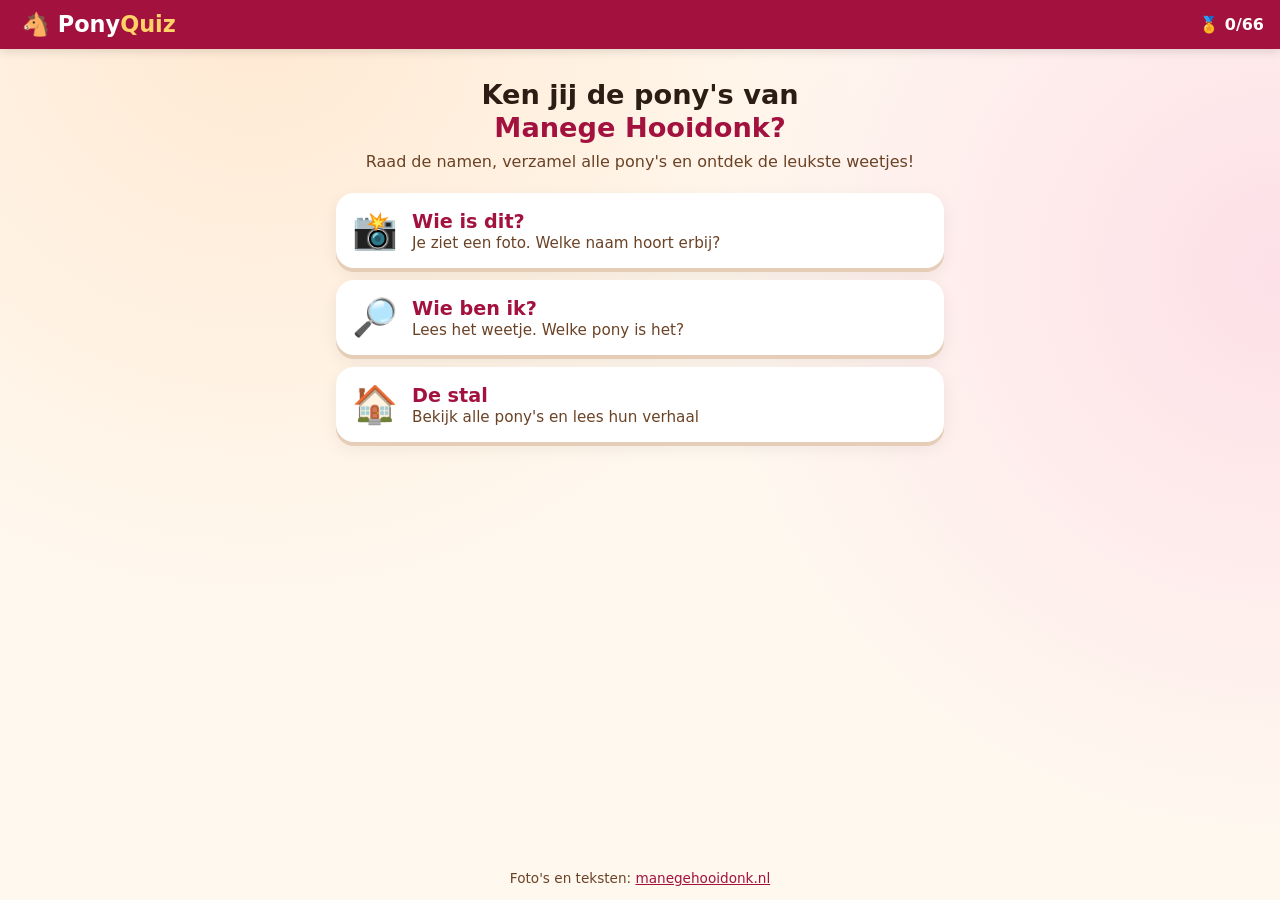
==== index.html @ b7be5063 "Pony Quiz Manege Hooidonk Co-Authored-By: Claude Opus 5.5 (1M context) <noreply@anthropic.com>" ====
<!DOCTYPE html>
<html lang="nl">
<head>
  <meta charset="UTF-8">
  <meta name="viewport" content="width=device-width, initial-scale=1, viewport-fit=cover">
  <title>Pony Quiz – Manege Hooidonk</title>
  <meta http-equiv="Content-Security-Policy" content="default-src 'none'; script-src 'self'; style-src 'self' 'unsafe-inline'; img-src 'self' data: https://www.manegehooidonk.nl; base-uri 'none'; form-action 'none'">
  <meta name="referrer" content="no-referrer">
  <meta name="robots" content="noindex, nofollow">
  <meta name="theme-color" content="#a3123f">
  <link rel="icon" href="data:image/svg+xml,<svg xmlns='http://www.w3.org/2000/svg' viewBox='0 0 100 100'><text y='.9em' font-size='90'>🐴</text></svg>">
  <link rel="stylesheet" href="style.css?v=1">
</head>
<body>
  <header>
    <button class="logo" id="naarHome" aria-label="Naar start">🐴 <span>Pony<b>Quiz</b></span></button>
    <div class="scorebalk">
      <span title="Pony's verzameld">🏅 <b id="verzameld">0</b>/<b id="totaal">0</b></span>
    </div>
  </header>

  <main>
    <!-- START -->
    <section id="home" class="scherm actief">
      <div class="hero">
        <h1>Ken jij de pony's van<br><span>Manege Hooidonk?</span></h1>
        <p>Raad de namen, verzamel alle pony's en ontdek de leukste weetjes!</p>
      </div>
      <div class="modi">
        <button class="modus" data-modus="foto">
          <span class="emoji">📸</span>
          <span><b>Wie is dit?</b><small>Je ziet een foto. Welke naam hoort erbij?</small></span>
        </button>
        <button class="modus" data-modus="weetje">
          <span class="emoji">🔎</span>
          <span><b>Wie ben ik?</b><small>Lees het weetje. Welke pony is het?</small></span>
        </button>
        <button class="modus" data-modus="stal">
          <span class="emoji">🏠</span>
          <span><b>De stal</b><small>Bekijk alle pony's en lees hun verhaal</small></span>
        </button>
      </div>
      <p class="record" id="record"></p>
    </section>

    <!-- QUIZ -->
    <section id="quiz" class="scherm">
      <div class="voortgang">
        <span id="vraagNr">1/10</span>
        <div class="balk"><i id="balk"></i></div>
        <span class="punten">⭐ <b id="punten">0</b></span>
        <span class="reeks" id="reeks" hidden>🔥 <b></b></span>
      </div>
      <h2 id="vraag"></h2>
      <div id="vraagFoto" class="vraagfoto"><img alt="Welke pony is dit?"></div>
      <p id="vraagTekst" class="vraagtekst"></p>
      <div id="keuzes" class="keuzes"></div>

      <div id="uitleg" class="uitleg" hidden>
        <div class="uitleg-kop">
          <img id="uitlegFoto" alt="">
          <div>
            <p id="uitlegOordeel" class="oordeel"></p>
            <p class="uitleg-naam" id="uitlegNaam"></p>
          </div>
        </div>
        <p id="uitlegTekst"></p>
        <div class="knoppen">
          <button id="volgende" class="knop">Volgende ▶</button>
        </div>
      </div>
    </section>

    <!-- EINDE -->
    <section id="einde" class="scherm">
      <div class="eindkaart">
        <div class="sterren" id="sterren"></div>
        <h2 id="eindTitel"></h2>
        <p id="eindTekst"></p>
        <div class="nieuw" id="nieuw"></div>
        <div class="knoppen">
          <button class="knop" id="opnieuw">Nog een keer 🔁</button>
          <button class="knop zacht" id="eindHome">Naar start</button>
        </div>
      </div>
    </section>

    <!-- STAL -->
    <section id="stal" class="scherm">
      <h2>🏠 De stal</h2>
      <p class="sub">Pony's die je goed geraden hebt krijgen een 🏅. Tik op een pony voor het hele verhaal.</p>
      <div id="stalLijst" class="stal"></div>
    </section>

    <!-- PONYKAART -->
    <div id="kaart" class="kaart-achter" hidden>
      <div class="kaart" role="dialog" aria-modal="true">
        <button class="sluit" id="kaartSluit" aria-label="Sluiten">✕</button>
        <div class="kaart-fotos" id="kaartFotos"></div>
        <h2 id="kaartNaam"></h2>
        <p id="kaartTekst"></p>
      </div>
    </div>
  </main>

  <footer>Foto's en teksten: <a href="https://www.manegehooidonk.nl/manege/fotos-ponys/" target="_blank" rel="noopener">manegehooidonk.nl</a></footer>
  <div id="confetti" aria-hidden="true"></div>

  <script src="data.js?v=1"></script>
  <script src="app.js?v=2"></script>
</body>
</html>
---- style.css ----
:root {
  --rood: #a3123f;
  --rood-licht: #fbe3ea;
  --creme: #fff8ef;
  --bruin: #6b4226;
  --groen: #2e9e5b;
  --fout: #d9433b;
  --tekst: #2b1d14;
  --rond: 18px;
  font-family: "Nunito", "Segoe UI Rounded", "SF Pro Rounded", system-ui, -apple-system, sans-serif;
}
* { box-sizing: border-box; }
body {
  margin: 0; min-height: 100vh; color: var(--tekst);
  background: radial-gradient(circle at 20% 0%, #ffe9d2 0, transparent 45%), radial-gradient(circle at 100% 30%, #fde0e8 0, transparent 40%), var(--creme);
  display: flex; flex-direction: column;
}
button { font: inherit; color: inherit; cursor: pointer; border: 0; background: none; }

header {
  position: sticky; top: 0; z-index: 10; display: flex; justify-content: space-between; align-items: center;
  padding: 10px 16px; padding-top: max(10px, env(safe-area-inset-top));
  background: var(--rood); color: #fff; box-shadow: 0 2px 10px #0002;
}
.logo { font-size: 1.4rem; font-weight: 800; color: #fff; }
.logo b { color: #ffd166; }
.scorebalk { display: flex; gap: 10px; align-items: center; font-weight: 700; }


main { flex: 1; width: 100%; max-width: 640px; margin: 0 auto; padding: 16px; }
.scherm { display: none; }
.scherm.actief { display: block; animation: in .3s ease; }
@keyframes in { from { opacity: 0; transform: translateY(8px); } }

.hero { text-align: center; margin: 14px 0 22px; }
.hero h1 { font-size: 1.7rem; line-height: 1.2; margin: 0 0 8px; }
.hero h1 span { color: var(--rood); }
.hero p { margin: 0; color: var(--bruin); }
.modi { display: grid; gap: 12px; }
.modus {
  display: flex; gap: 14px; align-items: center; text-align: left; padding: 16px; border-radius: var(--rond);
  background: #fff; box-shadow: 0 4px 0 #e6cdb8, 0 6px 18px #0001; transition: transform .1s;
}
.modus:active { transform: translateY(3px); box-shadow: 0 1px 0 #e6cdb8; }
.modus .emoji { font-size: 2.3rem; }
.modus b { display: block; font-size: 1.2rem; color: var(--rood); }
.modus small { color: var(--bruin); font-size: .95rem; }
.record { text-align: center; color: var(--bruin); font-weight: 700; }

.voortgang { display: flex; align-items: center; gap: 10px; font-weight: 800; }
.balk { flex: 1; height: 12px; background: #f1dfd0; border-radius: 99px; overflow: hidden; }
.balk i { display: block; height: 100%; width: 0; background: linear-gradient(90deg, #ffb347, var(--rood)); transition: width .4s; }
.reeks { color: #e8590c; animation: pop .4s; }
#vraag { text-align: center; margin: 14px 0 10px; font-size: 1.35rem; }

.vraagfoto { border-radius: var(--rond); overflow: hidden; background: #ead8c6; aspect-ratio: 4/3; box-shadow: 0 6px 18px #0002; }
.vraagfoto img { width: 100%; height: 100%; object-fit: contain; display: block; background: #2b1d14; }
.vraagtekst { background: #fff; border-radius: var(--rond); padding: 16px; font-size: 1.08rem; line-height: 1.5; box-shadow: 0 4px 14px #0001; }
.vraagtekst mark { background: #ffd166; border-radius: 6px; padding: 0 4px; font-weight: 800; }

.keuzes { display: grid; grid-template-columns: 1fr 1fr; gap: 10px; margin-top: 14px; }
.keuze {
  background: #fff; border-radius: 14px; padding: 14px 8px; font-size: 1.1rem; font-weight: 800;
  box-shadow: 0 4px 0 #e6cdb8; transition: transform .1s, background .2s; min-height: 58px;
}
.keuze:active { transform: translateY(3px); box-shadow: 0 1px 0 #e6cdb8; }
.keuze.goed { background: var(--groen); color: #fff; box-shadow: 0 4px 0 #1f6d3e; animation: pop .4s; }
.keuze.fout { background: var(--fout); color: #fff; box-shadow: 0 4px 0 #962b25; animation: schud .4s; }
.keuze:disabled { cursor: default; }
.keuze:disabled:not(.goed):not(.fout) { opacity: .5; }
.keuzes.fotos .keuze { padding: 0; overflow: hidden; aspect-ratio: 1; min-height: 0; position: relative; }
.keuzes.fotos .keuze img { width: 100%; height: 100%; object-fit: cover; display: block; }
.keuzes.fotos .keuze.goed { outline: 6px solid var(--groen); }
.keuzes.fotos .keuze.fout { outline: 6px solid var(--fout); }
.keuzes.fotos .keuze span { position: absolute; left: 0; right: 0; bottom: 0; background: #000a; color: #fff; padding: 4px; font-size: .9rem; }

@keyframes pop { 50% { transform: scale(1.08); } }
@keyframes schud { 25% { transform: translateX(-6px); } 75% { transform: translateX(6px); } }

.uitleg { margin-top: 16px; background: #fff; border-radius: var(--rond); padding: 16px; box-shadow: 0 6px 20px #0002; border-top: 6px solid var(--rood); animation: in .3s; }
.uitleg-kop { display: flex; gap: 12px; align-items: center; }
.uitleg-kop img { width: 72px; height: 72px; border-radius: 50%; object-fit: cover; border: 3px solid var(--rood-licht); }
.oordeel { margin: 0; font-size: 1.25rem; font-weight: 800; }
.oordeel.goed { color: var(--groen); }
.oordeel.fout { color: var(--fout); }
.uitleg-naam { margin: 2px 0 0; font-weight: 700; color: var(--bruin); }
#uitlegTekst { line-height: 1.55; }
.knoppen { display: flex; gap: 10px; flex-wrap: wrap; }
.knop { flex: 1; background: var(--rood); color: #fff; font-weight: 800; padding: 14px 18px; border-radius: 14px; box-shadow: 0 4px 0 #6d0b2a; font-size: 1.05rem; }
.knop:active { transform: translateY(3px); box-shadow: 0 1px 0 #6d0b2a; }
.knop.zacht { background: var(--rood-licht); color: var(--rood); box-shadow: 0 4px 0 #e8b6c5; }
.knop.speelt { animation: puls 1s infinite; }
@keyframes puls { 50% { opacity: .65; } }

.eindkaart { text-align: center; background: #fff; border-radius: var(--rond); padding: 26px 18px; box-shadow: 0 6px 20px #0002; margin-top: 20px; }
.sterren { font-size: 3rem; letter-spacing: 6px; }
.sterren span { display: inline-block; animation: pop .5s backwards; }
.nieuw { display: flex; flex-wrap: wrap; gap: 8px; justify-content: center; margin: 14px 0; }
.nieuw figure { margin: 0; width: 76px; font-size: .8rem; font-weight: 700; }
.nieuw img { width: 70px; height: 70px; border-radius: 50%; object-fit: cover; border: 3px solid #ffd166; }

.sub { color: var(--bruin); margin-top: -6px; }
.stal { display: grid; grid-template-columns: repeat(auto-fill, minmax(140px, 1fr)); gap: 10px; }
.stalkaart { background: #fff; border-radius: 14px; overflow: hidden; box-shadow: 0 3px 10px #0001; text-align: center; position: relative; }
.stalkaart img { width: 100%; aspect-ratio: 1; object-fit: cover; display: block; background: #ead8c6; }
.stalkaart b { display: block; padding: 8px 4px; }
.stalkaart .medaille { position: absolute; top: 6px; right: 6px; font-size: 1.4rem; filter: drop-shadow(0 1px 2px #0006); }
.stalkaart:not(.heb) img { filter: grayscale(.85); opacity: .75; }

.kaart-achter { position: fixed; inset: 0; background: #000a; z-index: 20; display: flex; align-items: flex-end; justify-content: center; }
.kaart-achter[hidden] { display: none; }
.kaart { background: var(--creme); width: 100%; max-width: 640px; max-height: 92vh; overflow-y: auto; border-radius: 22px 22px 0 0; padding: 16px 16px max(18px, env(safe-area-inset-bottom)); position: relative; animation: omhoog .3s; }
@keyframes omhoog { from { transform: translateY(40px); opacity: 0; } }
.sluit { position: absolute; top: 10px; right: 10px; background: #fff; width: 40px; height: 40px; border-radius: 50%; font-size: 1.1rem; box-shadow: 0 2px 8px #0003; z-index: 2; }
.kaart-fotos { display: flex; gap: 8px; overflow-x: auto; scroll-snap-type: x mandatory; border-radius: 14px; }
.kaart-fotos img { height: 260px; max-width: 92%; object-fit: cover; border-radius: 14px; scroll-snap-align: center; flex-shrink: 0; }
.kaart h2 { color: var(--rood); margin: 12px 0 4px; }
.kaart p { line-height: 1.55; }

footer { text-align: center; font-size: .85rem; color: var(--bruin); padding: 14px; }
footer a { color: var(--rood); }

#confetti { position: fixed; inset: 0; pointer-events: none; z-index: 30; overflow: hidden; }
#confetti i { position: absolute; top: -20px; width: 10px; height: 14px; border-radius: 2px; animation: val 2.4s ease-in forwards; }
@keyframes val { to { transform: translateY(110vh) rotate(720deg); opacity: .8; } }
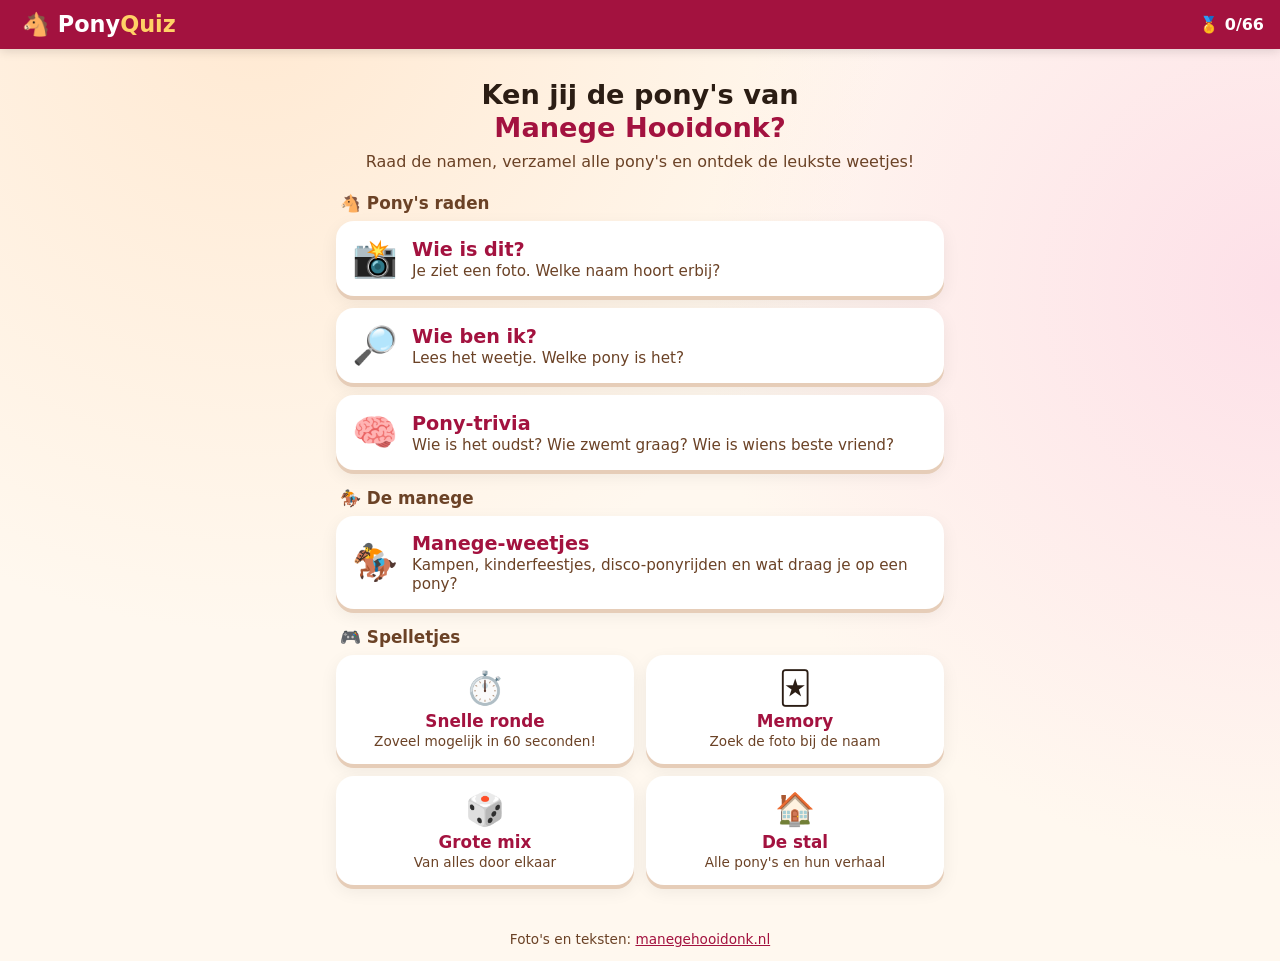
==== commit c0929669: "Manege-weetjes, pony-trivia, grote mix, snelle ronde en memory Co-Authored-By: Claude Opus 5.5 (1M c" ====
--- a/index.html
+++ b/index.html
@@ -9,7 +9,7 @@
   <meta name="robots" content="noindex, nofollow">
   <meta name="theme-color" content="#a3123f">
   <link rel="icon" href="data:image/svg+xml,<svg xmlns='http://www.w3.org/2000/svg' viewBox='0 0 100 100'><text y='.9em' font-size='90'>🐴</text></svg>">
-  <link rel="stylesheet" href="style.css?v=1">
+  <link rel="stylesheet" href="style.css?v=2">
 </head>
 <body>
   <header>
@@ -26,19 +26,22 @@
         <h1>Ken jij de pony's van<br><span>Manege Hooidonk?</span></h1>
         <p>Raad de namen, verzamel alle pony's en ontdek de leukste weetjes!</p>
       </div>
+      <h3 class="kopje">🐴 Pony's raden</h3>
       <div class="modi">
-        <button class="modus" data-modus="foto">
-          <span class="emoji">📸</span>
-          <span><b>Wie is dit?</b><small>Je ziet een foto. Welke naam hoort erbij?</small></span>
-        </button>
-        <button class="modus" data-modus="weetje">
-          <span class="emoji">🔎</span>
-          <span><b>Wie ben ik?</b><small>Lees het weetje. Welke pony is het?</small></span>
-        </button>
-        <button class="modus" data-modus="stal">
-          <span class="emoji">🏠</span>
-          <span><b>De stal</b><small>Bekijk alle pony's en lees hun verhaal</small></span>
-        </button>
+        <button class="modus" data-modus="foto"><span class="emoji">📸</span><span><b>Wie is dit?</b><small>Je ziet een foto. Welke naam hoort erbij?</small></span></button>
+        <button class="modus" data-modus="weetje"><span class="emoji">🔎</span><span><b>Wie ben ik?</b><small>Lees het weetje. Welke pony is het?</small></span></button>
+        <button class="modus" data-modus="trivia"><span class="emoji">🧠</span><span><b>Pony-trivia</b><small>Wie is het oudst? Wie zwemt graag? Wie is wiens beste vriend?</small></span></button>
+      </div>
+      <h3 class="kopje">🏇 De manege</h3>
+      <div class="modi">
+        <button class="modus" data-modus="manege"><span class="emoji">🏇</span><span><b>Manege-weetjes</b><small>Kampen, kinderfeestjes, disco-ponyrijden en wat draag je op een pony?</small></span></button>
+      </div>
+      <h3 class="kopje">🎮 Spelletjes</h3>
+      <div class="modi twee">
+        <button class="modus klein" data-modus="snel"><span class="emoji">⏱️</span><span><b>Snelle ronde</b><small>Zoveel mogelijk in 60 seconden!</small></span></button>
+        <button class="modus klein" data-modus="memory"><span class="emoji">🃏</span><span><b>Memory</b><small>Zoek de foto bij de naam</small></span></button>
+        <button class="modus klein" data-modus="mix"><span class="emoji">🎲</span><span><b>Grote mix</b><small>Van alles door elkaar</small></span></button>
+        <button class="modus klein" data-modus="stal"><span class="emoji">🏠</span><span><b>De stal</b><small>Alle pony's en hun verhaal</small></span></button>
       </div>
       <p class="record" id="record"></p>
     </section>
@@ -50,6 +53,7 @@
         <div class="balk"><i id="balk"></i></div>
         <span class="punten">⭐ <b id="punten">0</b></span>
         <span class="reeks" id="reeks" hidden>🔥 <b></b></span>
+        <span class="klok" id="klok" hidden>⏱️ <b>60</b></span>
       </div>
       <h2 id="vraag"></h2>
       <div id="vraagFoto" class="vraagfoto"><img alt="Welke pony is dit?"></div>
@@ -58,17 +62,30 @@
 
       <div id="uitleg" class="uitleg" hidden>
         <div class="uitleg-kop">
-          <img id="uitlegFoto" alt="">
+          <img id="uitlegFoto" alt=""><span id="uitlegEmoji" class="uitleg-emoji" hidden></span>
           <div>
             <p id="uitlegOordeel" class="oordeel"></p>
             <p class="uitleg-naam" id="uitlegNaam"></p>
           </div>
         </div>
         <p id="uitlegTekst"></p>
+        <p id="uitlegBron" class="bron"></p>
         <div class="knoppen">
           <button id="volgende" class="knop">Volgende ▶</button>
         </div>
       </div>
+    </section>
+
+    <!-- MEMORY -->
+    <section id="memory" class="scherm">
+      <div class="voortgang">
+        <span>🃏 Memory</span>
+        <div class="balk"><i id="memBalk"></i></div>
+        <span>👆 <b id="memZetten">0</b></span>
+      </div>
+      <p class="sub" style="text-align:center;margin-top:10px">Draai twee kaartjes om: zoek bij elke foto de juiste naam!</p>
+      <div id="memBord" class="memory"></div>
+      <p id="memMelding" class="memmelding"></p>
     </section>
 
     <!-- EINDE -->
@@ -107,6 +124,7 @@
   <div id="confetti" aria-hidden="true"></div>
 
   <script src="data.js?v=1"></script>
-  <script src="app.js?v=2"></script>
+  <script src="vragen.js?v=1"></script>
+  <script src="app.js?v=3"></script>
 </body>
 </html>
--- a/style.css
+++ b/style.css
@@ -123,3 +123,32 @@
 #confetti { position: fixed; inset: 0; pointer-events: none; z-index: 30; overflow: hidden; }
 #confetti i { position: absolute; top: -20px; width: 10px; height: 14px; border-radius: 2px; animation: val 2.4s ease-in forwards; }
 @keyframes val { to { transform: translateY(110vh) rotate(720deg); opacity: .8; } }
+
+/* --- v2: meer spellen --- */
+.kopje { margin: 18px 4px 8px; font-size: 1.05rem; color: var(--bruin); }
+.modi.twee { grid-template-columns: 1fr 1fr; }
+.modus.klein { flex-direction: column; text-align: center; gap: 4px; padding: 14px 10px; }
+.modus.klein .emoji { font-size: 2rem; }
+.modus.klein b { font-size: 1.05rem; }
+.modus.klein small { font-size: .85rem; }
+#vraag.lang { font-size: 1.15rem; line-height: 1.35; }
+.keuzes.breed { grid-template-columns: 1fr; }
+.keuzes.breed .keuze { min-height: 52px; font-size: 1.02rem; }
+.klok { color: var(--rood); }
+.klok.bijna { color: var(--fout); animation: puls .6s infinite; }
+.uitleg-emoji { width: 72px; height: 72px; border-radius: 50%; background: var(--rood-licht); display: grid; place-items: center; font-size: 2.3rem; flex-shrink: 0; }
+.uitleg-emoji[hidden] { display: none; }
+.bron { font-size: .8rem; color: var(--bruin); margin: -4px 0 12px; }
+
+.memory { display: grid; grid-template-columns: repeat(3, 1fr); gap: 8px; margin-top: 12px; }
+@media (min-width: 520px) { .memory { grid-template-columns: repeat(4, 1fr); } }
+.memkaart { aspect-ratio: 1; perspective: 600px; padding: 0; }
+.memkaart .binnen { position: relative; width: 100%; height: 100%; transition: transform .45s; transform-style: preserve-3d; }
+.memkaart.om .binnen { transform: rotateY(180deg); }
+.memkaart .voor, .memkaart .achter { position: absolute; inset: 0; border-radius: 14px; backface-visibility: hidden; display: grid; place-items: center; overflow: hidden; box-shadow: 0 3px 0 #0002; }
+.memkaart .voor { background: linear-gradient(135deg, var(--rood), #d6336c); font-size: 2.2rem; }
+.memkaart .achter { transform: rotateY(180deg); background: #fff; }
+.memkaart .achter img { width: 100%; height: 100%; object-fit: cover; }
+.memkaart .achter.naam span { font-weight: 800; padding: 6px; font-size: 1rem; color: var(--rood); text-align: center; }
+.memkaart.gevonden .achter { outline: 4px solid var(--groen); outline-offset: -4px; animation: pop .4s; }
+.memmelding { text-align: center; font-weight: 700; min-height: 3em; margin-top: 12px; }
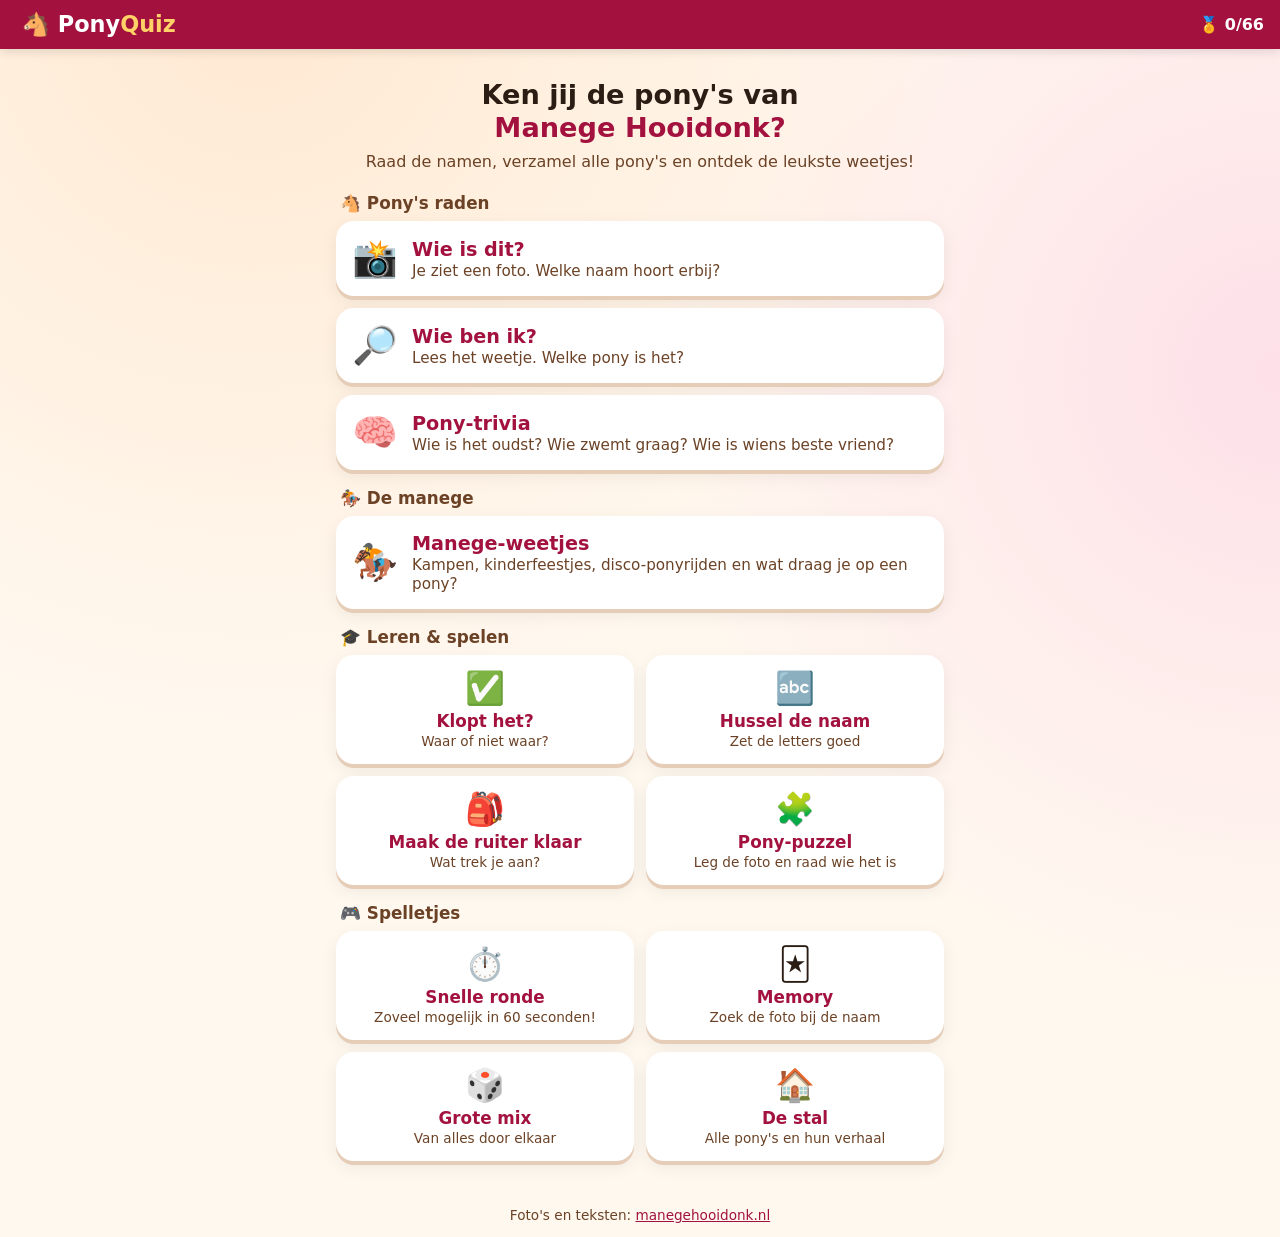
==== commit 5e10a2f2: "Vier nieuwe spellen: Klopt het?, Hussel de naam, Maak de ruiter klaar, Pony-puzzel Co-Authored-By: C" ====
--- a/index.html
+++ b/index.html
@@ -9,7 +9,7 @@
   <meta name="robots" content="noindex, nofollow">
   <meta name="theme-color" content="#a3123f">
   <link rel="icon" href="data:image/svg+xml,<svg xmlns='http://www.w3.org/2000/svg' viewBox='0 0 100 100'><text y='.9em' font-size='90'>🐴</text></svg>">
-  <link rel="stylesheet" href="style.css?v=2">
+  <link rel="stylesheet" href="style.css?v=3">
 </head>
 <body>
   <header>
@@ -35,6 +35,13 @@
       <h3 class="kopje">🏇 De manege</h3>
       <div class="modi">
         <button class="modus" data-modus="manege"><span class="emoji">🏇</span><span><b>Manege-weetjes</b><small>Kampen, kinderfeestjes, disco-ponyrijden en wat draag je op een pony?</small></span></button>
+      </div>
+      <h3 class="kopje">🎓 Leren &amp; spelen</h3>
+      <div class="modi twee">
+        <button class="modus klein" data-modus="waar"><span class="emoji">✅</span><span><b>Klopt het?</b><small>Waar of niet waar?</small></span></button>
+        <button class="modus klein" data-modus="hussel"><span class="emoji">🔤</span><span><b>Hussel de naam</b><small>Zet de letters goed</small></span></button>
+        <button class="modus klein" data-modus="ruiter"><span class="emoji">🎒</span><span><b>Maak de ruiter klaar</b><small>Wat trek je aan?</small></span></button>
+        <button class="modus klein" data-modus="puzzel"><span class="emoji">🧩</span><span><b>Pony-puzzel</b><small>Leg de foto en raad wie het is</small></span></button>
       </div>
       <h3 class="kopje">🎮 Spelletjes</h3>
       <div class="modi twee">
@@ -88,6 +95,65 @@
       <p id="memMelding" class="memmelding"></p>
     </section>
 
+    <!-- HUSSEL -->
+    <section id="hussel" class="scherm">
+      <div class="voortgang">
+        <span id="husselNr">1/5</span>
+        <div class="balk"><i id="husselBalk"></i></div>
+        <span class="punten">⭐ <b id="husselPunten">0</b></span>
+      </div>
+      <h2 class="midden">🔤 Hoe heet deze pony?</h2>
+      <div class="vraagfoto klein"><img id="husselFoto" alt="Welke pony is dit?"></div>
+      <div id="husselVakken" class="vakken"></div>
+      <div id="husselTegels" class="tegels"></div>
+      <div class="knoppen" id="husselKnoppen">
+        <button class="knop zacht" id="husselHint">💡 Hint</button>
+        <button class="knop zacht" id="husselOpgeven">🤷 Ik weet het niet</button>
+      </div>
+      <div id="husselUitleg" class="uitleg" hidden>
+        <p id="husselOordeel" class="oordeel"></p>
+        <p id="husselTekst"></p>
+        <div class="knoppen"><button class="knop" id="husselVolgende">Volgende ▶</button></div>
+      </div>
+    </section>
+
+    <!-- RUITER -->
+    <section id="ruiter" class="scherm">
+      <div class="voortgang">
+        <span id="ruiterNr">Ronde 1/3</span>
+        <div class="balk"><i id="ruiterBalk"></i></div>
+        <span class="punten">⭐ <b id="ruiterPunten">0</b></span>
+      </div>
+      <h2 class="midden">🎒 Je gaat paardrijden!</h2>
+      <p class="sub midden">Tik op alles wat je aantrekt of goed doet. Laat de rest liggen.<br>In je tas: <b id="ruiterTas">0</b></p>
+      <div id="ruiterItems" class="items"></div>
+      <div class="knoppen" style="margin-top:14px">
+        <button class="knop" id="ruiterCheck">Klaar! Controleer ✔️</button>
+        <button class="knop" id="ruiterVolgende" hidden>Volgende ronde ▶</button>
+      </div>
+      <div id="ruiterUitleg" class="ruiter-uitleg"></div>
+    </section>
+
+    <!-- PUZZEL -->
+    <section id="puzzel" class="scherm">
+      <div class="voortgang">
+        <span>🧩 Puzzel</span>
+        <div class="balk" style="visibility:hidden"></div>
+        <span>🔁 <b id="puzzelZetten">0</b> zetten</span>
+      </div>
+      <p class="sub midden" style="margin-top:10px">Tik op twee stukjes om ze te wisselen. Groen = op de goede plek!</p>
+      <div id="puzzelBord" class="puzzelbord"></div>
+      <div id="puzzelVraag" class="uitleg" hidden>
+        <p class="oordeel goed">Puzzel klaar! 🎉 Wie is dit?</p>
+        <div id="puzzelKeuzes" class="keuzes drie"></div>
+        <div id="puzzelUitleg" hidden>
+          <p id="puzzelOordeel" class="oordeel"></p>
+          <p id="puzzelTekst"></p>
+          <div class="knoppen"><button class="knop" id="puzzelVolgende">Uitslag 🏁</button></div>
+        </div>
+      </div>
+    </section>
+
     <!-- EINDE -->
     <section id="einde" class="scherm">
       <div class="eindkaart">
@@ -124,7 +190,7 @@
   <div id="confetti" aria-hidden="true"></div>
 
   <script src="data.js?v=1"></script>
-  <script src="vragen.js?v=1"></script>
-  <script src="app.js?v=3"></script>
+  <script src="vragen.js?v=2"></script>
+  <script src="app.js?v=4"></script>
 </body>
 </html>
--- a/style.css
+++ b/style.css
@@ -152,3 +152,44 @@
 .memkaart .achter.naam span { font-weight: 800; padding: 6px; font-size: 1rem; color: var(--rood); text-align: center; }
 .memkaart.gevonden .achter { outline: 4px solid var(--groen); outline-offset: -4px; animation: pop .4s; }
 .memmelding { text-align: center; font-weight: 700; min-height: 3em; margin-top: 12px; }
+
+/* --- v3: leren & spelen --- */
+.midden { text-align: center; }
+h2.midden { margin: 14px 0 10px; font-size: 1.3rem; }
+.stelling { display: inline-block; margin-top: 10px; font-size: 1.25rem; font-weight: 800; color: var(--rood); }
+.keuzes.twee .keuze { font-size: 1.25rem; min-height: 68px; }
+.keuzes.drie { grid-template-columns: 1fr; }
+
+.vraagfoto.klein { aspect-ratio: 16/10; }
+.vakken { display: flex; flex-wrap: wrap; justify-content: center; gap: 6px; margin: 16px 0 10px; }
+.vakje { width: 38px; height: 46px; border-radius: 10px; background: #fff; border: 3px dashed #e0c3ae; font-size: 1.4rem; font-weight: 800; color: var(--rood); }
+.vakje.vol { border-style: solid; border-color: var(--rood); animation: pop .25s; }
+.vakje.vast { border: 0; background: none; width: 16px; }
+.vakken.fout .vakje:not(.vast) { border-color: var(--fout); color: var(--fout); animation: schud .4s; }
+.vakken.goed .vakje:not(.vast) { background: var(--groen); color: #fff; border-color: var(--groen); animation: pop .4s; }
+.vakken.opgegeven .vakje:not(.vast) { background: #f1dfd0; border-color: #e0c3ae; }
+.tegels { display: flex; flex-wrap: wrap; justify-content: center; gap: 8px; margin-bottom: 14px; }
+.tegel-letter { width: 46px; height: 50px; border-radius: 12px; background: #ffd166; font-size: 1.5rem; font-weight: 800; color: var(--tekst); box-shadow: 0 4px 0 #d9a93c; }
+.tegel-letter:active { transform: translateY(3px); box-shadow: 0 1px 0 #d9a93c; }
+.tegel-letter:disabled { opacity: .2; box-shadow: none; }
+
+.items { display: grid; grid-template-columns: 1fr 1fr; gap: 10px; }
+.item { position: relative; background: #fff; border-radius: 16px; padding: 14px 8px; display: flex; flex-direction: column; align-items: center; gap: 6px; font-weight: 800; box-shadow: 0 4px 0 #e6cdb8; border: 3px solid transparent; min-height: 118px; justify-content: center; }
+.item-emoji { font-size: 2.4rem; }
+.item.in { border-color: var(--rood); background: var(--rood-licht); }
+.item .vink { position: absolute; top: 6px; right: 8px; font-style: normal; }
+.item.juist { border-color: var(--groen); }
+.item.onjuist { border-color: var(--fout); animation: schud .4s; }
+.item:disabled { cursor: default; }
+.ruiter-uitleg { margin-top: 14px; }
+.ruiter-uitleg .oordeel { text-align: center; }
+.uitleg-regel { background: #fff; border-radius: 12px; padding: 10px 12px; margin: 8px 0; line-height: 1.45; border-left: 6px solid var(--groen); }
+.uitleg-regel.nee { border-left-color: var(--fout); }
+
+.puzzelbord { display: grid; grid-template-columns: repeat(3, 1fr); gap: 4px; aspect-ratio: 1; margin: 12px auto 0; max-width: 460px; background: var(--bruin); padding: 4px; border-radius: 16px; transition: gap .4s, padding .4s; }
+.stuk { position: relative; overflow: hidden; padding: 0; border-radius: 8px; outline: 3px solid transparent; outline-offset: -3px; }
+.stuk img { position: absolute; width: 300%; height: 300%; object-fit: cover; max-width: none; pointer-events: none; }
+.stuk.op-plek { outline-color: #2e9e5b88; }
+.stuk.gekozen { outline: 4px solid #ffd166; outline-offset: -4px; transform: scale(.94); z-index: 1; }
+.puzzelbord.af { gap: 0; padding: 0; animation: pop .5s; }
+.puzzelbord.af .stuk { border-radius: 0; outline: 0; }
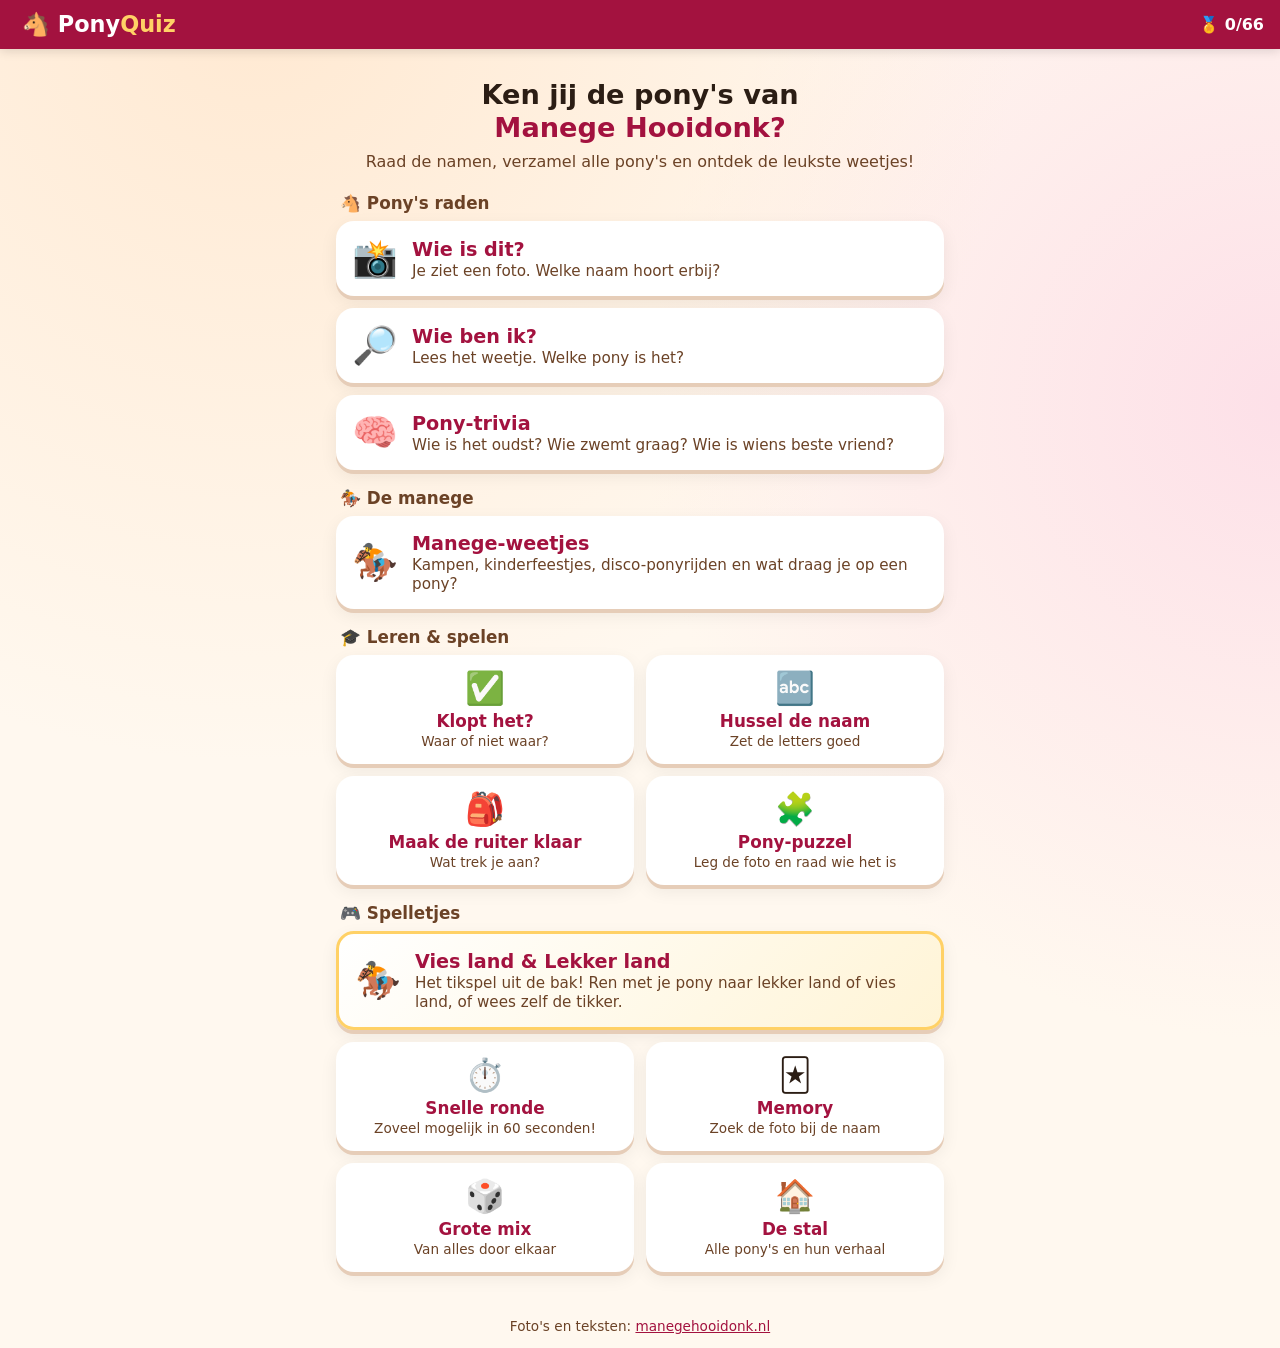
==== commit c80496d3: "Nieuw spel: Vies land & Lekker land (tikspel als ruiter of tikker) Co-Authored-By: Claude Opus 5.5 (" ====
--- a/index.html
+++ b/index.html
@@ -9,7 +9,7 @@
   <meta name="robots" content="noindex, nofollow">
   <meta name="theme-color" content="#a3123f">
   <link rel="icon" href="data:image/svg+xml,<svg xmlns='http://www.w3.org/2000/svg' viewBox='0 0 100 100'><text y='.9em' font-size='90'>🐴</text></svg>">
-  <link rel="stylesheet" href="style.css?v=3">
+  <link rel="stylesheet" href="style.css?v=4">
 </head>
 <body>
   <header>
@@ -44,7 +44,10 @@
         <button class="modus klein" data-modus="puzzel"><span class="emoji">🧩</span><span><b>Pony-puzzel</b><small>Leg de foto en raad wie het is</small></span></button>
       </div>
       <h3 class="kopje">🎮 Spelletjes</h3>
-      <div class="modi twee">
+      <div class="modi">
+        <button class="modus uitgelicht" data-modus="tikspel"><span class="emoji">🏇</span><span><b>Vies land &amp; Lekker land</b><small>Het tikspel uit de bak! Ren met je pony naar lekker land of vies land, of wees zelf de tikker.</small></span></button>
+      </div>
+      <div class="modi twee" style="margin-top:12px">
         <button class="modus klein" data-modus="snel"><span class="emoji">⏱️</span><span><b>Snelle ronde</b><small>Zoveel mogelijk in 60 seconden!</small></span></button>
         <button class="modus klein" data-modus="memory"><span class="emoji">🃏</span><span><b>Memory</b><small>Zoek de foto bij de naam</small></span></button>
         <button class="modus klein" data-modus="mix"><span class="emoji">🎲</span><span><b>Grote mix</b><small>Van alles door elkaar</small></span></button>
@@ -150,6 +153,54 @@
           <p id="puzzelOordeel" class="oordeel"></p>
           <p id="puzzelTekst"></p>
           <div class="knoppen"><button class="knop" id="puzzelVolgende">Uitslag 🏁</button></div>
+        </div>
+      </div>
+    </section>
+
+    <!-- TIKSPEL -->
+    <section id="tikspel" class="scherm">
+      <div id="tikStart" class="tikstart">
+        <h2 class="midden">🏇 Vies land &amp; Lekker land</h2>
+        <div class="regels">
+          <p>😋 Boven is <b>Lekker land</b>, 🤢 onder is <b>Vies land</b>.</p>
+          <p>👧 In het midden rijdt de <b>tikker</b>: een meisje op een pony. Zij roept iets, bijvoorbeeld <b>"Spruitjes!"</b></p>
+          <p>Vind je het lekker? Ren naar Lekker land. Vies? Dan naar Vies land. Pas op dat je niet getikt wordt!</p>
+          <p>Getikt? Dan ga je naar het midden en tik je mee. Wie het langst overblijft, wint! 🏆</p>
+        </div>
+        <p class="midden"><b>Wie wil jij zijn?</b></p>
+        <div class="modi twee">
+          <button class="modus klein" id="tikAlsRuiter"><span class="emoji">🏃</span><span><b>Ruiter</b><small>Kies je pony en ontwijk de tikker</small></span></button>
+          <button class="modus klein" id="tikAlsTikker"><span class="emoji">👧</span><span><b>Tikker</b><small>Roep iets en tik iedereen!</small></span></button>
+        </div>
+      </div>
+
+      <div id="tikPonyKeuze" hidden>
+        <h2 class="midden">Op welke pony rijd jij?</h2>
+        <button class="knop zacht" id="tikWillekeurig" style="width:100%;margin-bottom:12px">🎲 Kies maar een pony voor mij</button>
+        <div id="tikPonyLijst" class="stal"></div>
+      </div>
+
+      <div id="tikSpeelveld" hidden>
+        <div class="voortgang">
+          <span id="tikRonde">Ronde 1</span>
+          <span class="punten" style="margin-left:auto">⭐ <b id="tikPunten">0</b></span>
+          <span>🐴 <b id="tikOver">0</b></span>
+        </div>
+        <div id="tikRoep" class="tikroep"></div>
+        <div class="tikveld-houder"><canvas id="tikVeld"></canvas></div>
+        <p id="tikHint" class="tikhint"></p>
+        <div id="tikKnoppen" class="tikknoppen"></div>
+      </div>
+
+      <div id="tikGetikt" class="kaart-achter" hidden>
+        <div class="kaart midden">
+          <div style="font-size:3.5rem">😱</div>
+          <h2>Getikt!</h2>
+          <p id="tikGetiktTekst"></p>
+          <div class="knoppen">
+            <button class="knop" id="tikVerder">👧 Verder als tikker</button>
+            <button class="knop zacht" id="tikStoppen">🏁 Stoppen</button>
+          </div>
         </div>
       </div>
     </section>
@@ -191,6 +242,7 @@
 
   <script src="data.js?v=1"></script>
   <script src="vragen.js?v=2"></script>
-  <script src="app.js?v=4"></script>
+  <script src="app.js?v=5"></script>
+  <script src="tikspel.js?v=2"></script>
 </body>
 </html>
--- a/style.css
+++ b/style.css
@@ -193,3 +193,23 @@
 .stuk.gekozen { outline: 4px solid #ffd166; outline-offset: -4px; transform: scale(.94); z-index: 1; }
 .puzzelbord.af { gap: 0; padding: 0; animation: pop .5s; }
 .puzzelbord.af .stuk { border-radius: 0; outline: 0; }
+
+/* --- v4: Vies land & Lekker land --- */
+.modus.uitgelicht { background: linear-gradient(135deg, #fff 0%, #fff4d6 100%); border: 3px solid #ffd166; }
+.regels { background: #fff; border-radius: var(--rond); padding: 6px 16px; line-height: 1.5; box-shadow: 0 4px 14px #0001; }
+.tikroep { min-height: 64px; display: flex; align-items: center; justify-content: center; gap: 10px; font-size: 1.4rem; font-weight: 800; color: var(--rood); margin: 6px 0; }
+.tikroep:not(:empty) { animation: pop .5s; }
+.roep-emoji { font-size: 3rem; }
+.tikveld-houder { width: 100%; }
+#tikVeld { display: block; border-radius: 14px; touch-action: none; box-shadow: 0 6px 18px #0003; }
+.tikhint { text-align: center; font-weight: 700; color: var(--bruin); min-height: 1.5em; margin: 10px 0 6px; }
+.tikknoppen { display: flex; flex-wrap: wrap; gap: 10px; justify-content: center; }
+.tikkeuze { font-size: 1.3rem; min-height: 64px; }
+.tikkeuze.lekker { background: var(--groen); box-shadow: 0 4px 0 #1f6d3e; }
+.tikkeuze.vies { background: #8a7a3c; box-shadow: 0 4px 0 #5b4a1e; }
+.tikkeuze:disabled { opacity: .35; }
+.etenknop { width: calc(33.33% - 7px); background: #fff; border-radius: 14px; padding: 8px 4px; font-weight: 800; font-size: .9rem; box-shadow: 0 4px 0 #e6cdb8; display: flex; flex-direction: column; align-items: center; gap: 2px; }
+.etenknop span { font-size: 2rem; }
+.etenknop:active { transform: translateY(3px); box-shadow: 0 1px 0 #e6cdb8; }
+#tikGetikt .kaart { border-radius: 22px; margin: auto 12px; align-self: center; }
+#tikGetikt { align-items: center; }
